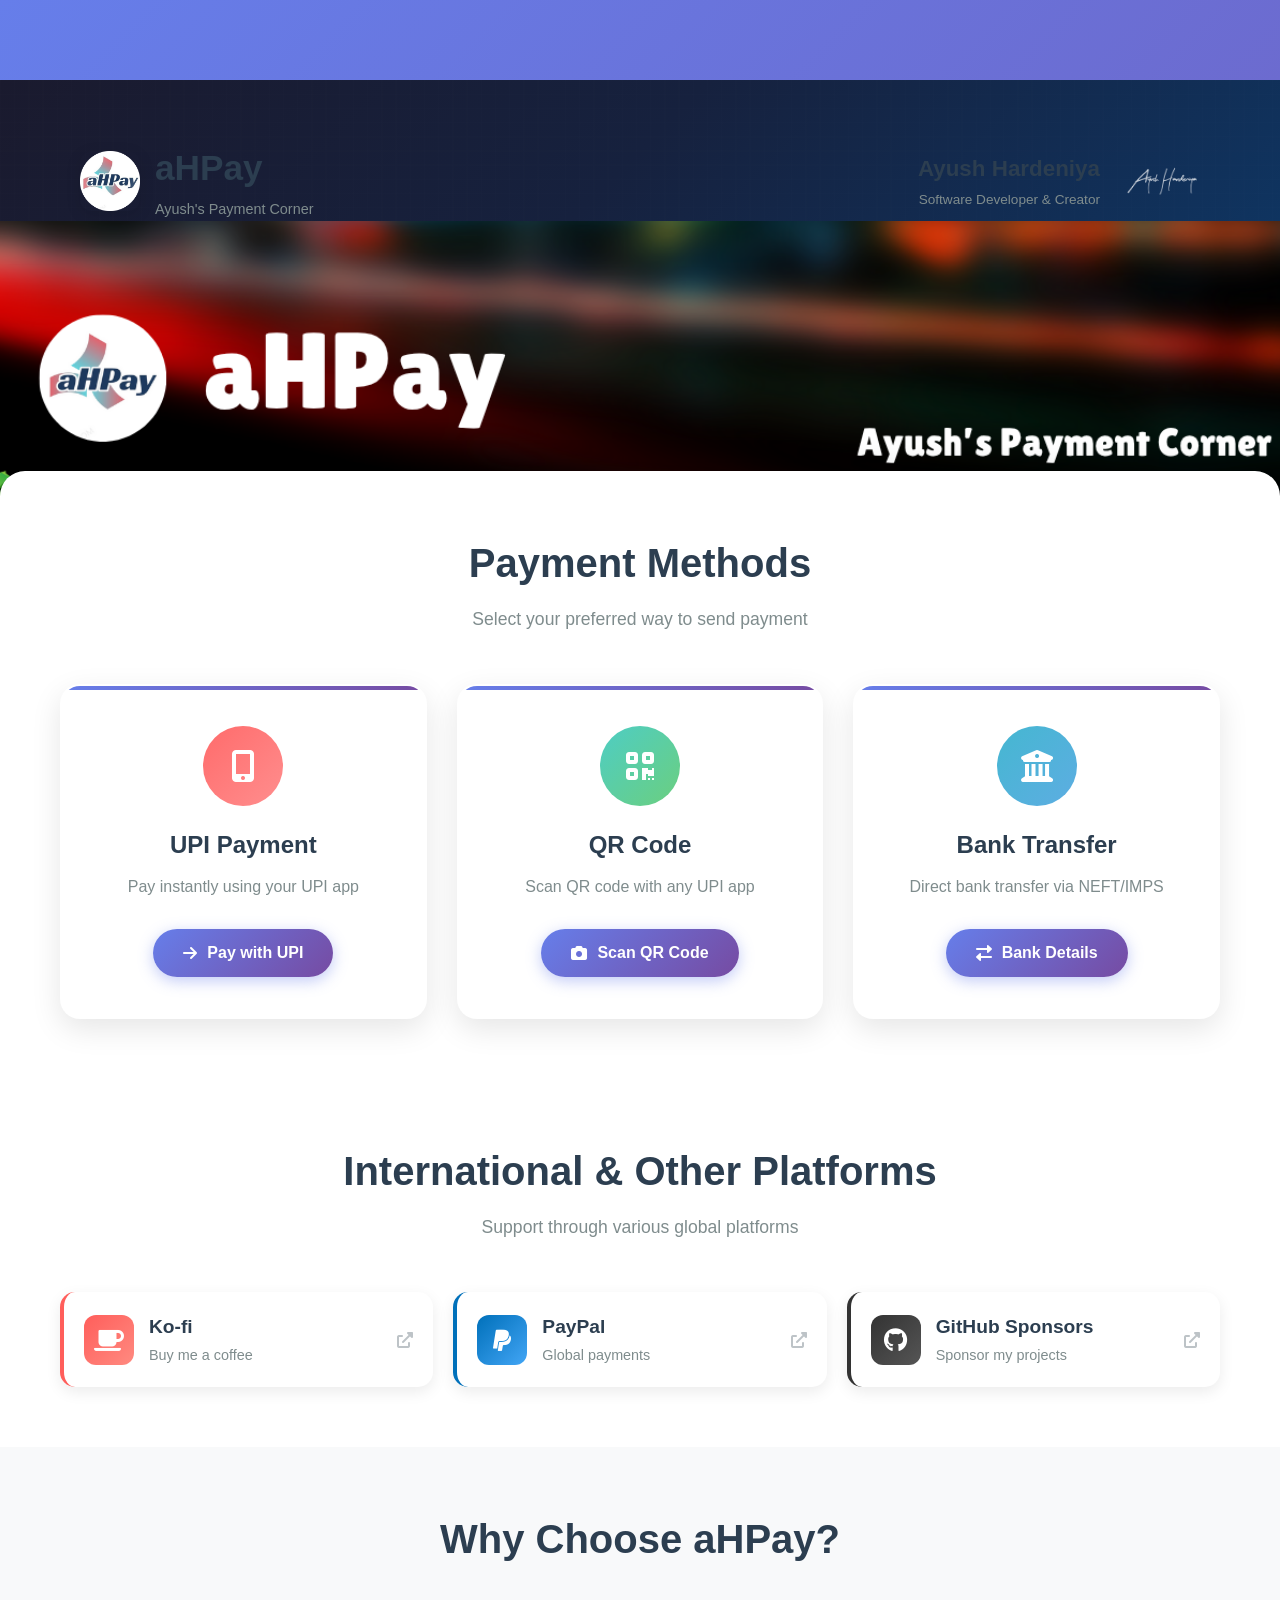
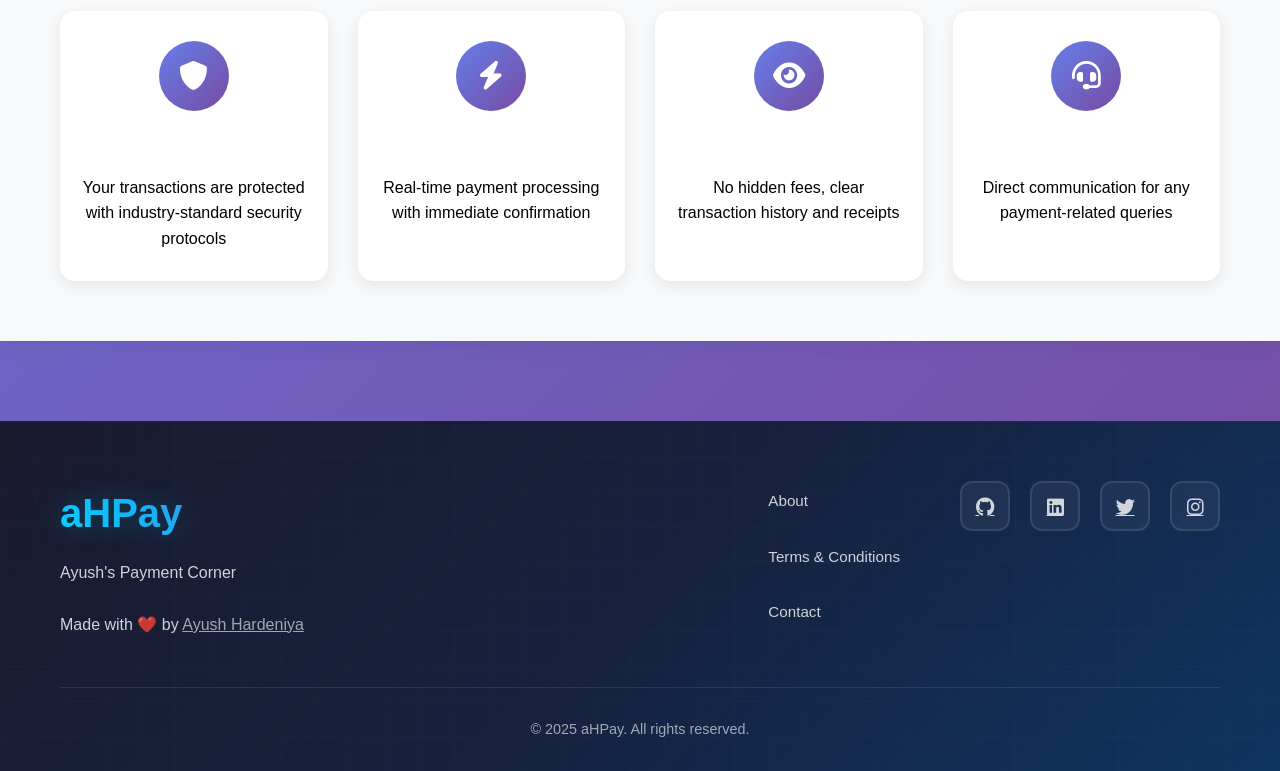
==== index.html @ 19bdce34 "Update index.html" ====
<!DOCTYPE html>
<html lang="en">
<head>
    <meta charset="UTF-8">
    <meta name="viewport" content="width=device-width, initial-scale=1.0">
    <title>aHPay - Ayush's Payment Corner</title>
    
    <!-- Favicons' fetching... -->
    <link rel="icon" type="image/png" sizes="16x16" href="aHPayfav-16x16.png">
    <link rel="icon" type="image/png" sizes="32x32" href="aHPayfav-32x32.png">
    <link rel="icon" type="image/png" sizes="192x192" href="aHPayfav-192x192.png">
    <link rel="icon" type="image/png" sizes="512x512" href="aHPayfav-512x512.png">
    <link rel="shortcut icon" href="favicon.ico">
    <link rel="apple-touch-icon" sizes="180x180" href="apple-touch-icon.png">
    
    <!-- Stylesheets -->
    <link rel="stylesheet" href="style.css">
    
    <!-- Font Awesome linking -->
    <link rel="stylesheet" href="https://cdnjs.cloudflare.com/ajax/libs/font-awesome/6.0.0/css/all.min.css">
</head>
<body>
    <!-- Header section -->
    <header class="main-footer">
        <div class="container">
        <div class="header-content">
            <div class="logo-section">
                <img src="assets/aHPay-logo-rd.png" alt="aHPay Logo" class="main-logo">
                <div class="brand-info">
                    <h1 class="brand-name">aHPay</h1>
                    <p class="brand-tagline">Ayush's Payment Corner</p>
                </div>
            </div>
            
            <div class="profile-info">
                <div class="profile-details">
                    <h2 class="profile-name">Ayush Hardeniya</h2>
                    <p class="profile-subtitle">Software Developer & Creator</p>
                </div>
                <img src="assets/signwhitetrans1.png" alt="Signature" class="signature-image">
            </div>
        </div>
        </div>
    </header>

    <!-- Hero Banner -->
    <section class="hero-banner">
        <img src="assets/aHPay-banner-1.png" alt="aHPay Banner" class="banner-bg">
    </section>

    <!-- Main ccontent -->
    <main class="main-content">
        <!-- Payment Methods Section -->
        <section class="payment-section">
            <div class="container">
                <h2 class="section-title">Payment Methods</h2>
                <p class="section-description">Select your preferred way to send payment</p>
                
                <!-- Payment method- cards -->
                <div class="payment-methods-grid">
                    <!-- UPI Payment Card -->
                    <div class="payment-card upi-card">
                        <div class="card-icon">
                            <i class="fas fa-mobile-alt"></i>
                        </div>
                        <h3 class="card-title">UPI Payment</h3>
                        <p class="card-description">Pay instantly using your UPI app</p>
                        <button class="primary-btn" onclick="showPaymentDetails('upi')">
                            <i class="fas fa-arrow-right"></i>
                            Pay with UPI
                        </button>
                    </div>

                    <!-- QR Code Payment Card -->
                    <div class="payment-card qr-card">
                        <div class="card-icon">
                            <i class="fas fa-qrcode"></i>
                        </div>
                        <h3 class="card-title">QR Code</h3>
                        <p class="card-description">Scan QR code with any UPI app</p>
                        <button class="primary-btn" onclick="showPaymentDetails('qr')">
                            <i class="fas fa-camera"></i>
                            Scan QR Code
                        </button>
                    </div>

                    <!-- Bank Transfer Card -->
                    <div class="payment-card bank-card">
                        <div class="card-icon">
                            <i class="fas fa-university"></i>
                        </div>
                        <h3 class="card-title">Bank Transfer</h3>
                        <p class="card-description">Direct bank transfer via NEFT/IMPS</p>
                        <button class="primary-btn" onclick="showPaymentDetails('bank')">
                            <i class="fas fa-exchange-alt"></i>
                            Bank Details
                        </button>
                    </div>
                </div>
            </div>
        </section>

        <!-- Payment Details Modal -->
        <div id="payment-modal" class="payment-modal">
            <div class="modal-content">
                <div class="modal-header">
                    <h3 id="modal-title">Payment Details</h3>
                    <button class="close-btn" onclick="closePaymentModal()">
                        <i class="fas fa-times"></i>
                    </button>
                </div>
                <div class="modal-body" id="modal-body">Add commentMore actions
                    <!-- Dynamic content will bee nserted here -->
                </div>
            </div>
        </div>

        <!-- Global Payment Profiles Section -->
        <section class="global-payment-section">
            <div class="container">
                <h2 class="section-title">International & Other Platforms</h2>
                <p class="section-description">Support through various global platforms</p>
                
                <div class="global-payment-grid">
                    <!-- Ko fi -->
                    <a href="https://ko-fi.com/ayushhardeniya" target="_blank" class="global-payment-item kofi">
                        <div class="platform-icon">
                            <i class="fas fa-coffee"></i>
                        </div>
                        <div class="platform-info">
                            <h4>Ko-fi</h4>
                            <p>Buy me a coffee</p>
                        </div>
                        <i class="fas fa-external-link-alt link-icon"></i>
                    </a>

                    <!-- PayPal -->
                    <a href="https://paypal.me/ayushhardeniya" target="_blank" class="global-payment-item paypal">
                        <div class="platform-icon">
                            <i class="fab fa-paypal"></i>
                        </div>
                        <div class="platform-info">
                            <h4>PayPal</h4>
                            <p>Global payments</p>
                        </div>
                        <i class="fas fa-external-link-alt link-icon"></i>
                    </a>

                    <!-- GitHub Sponsors -->
                    <a href="https://github.com/sponsors/ayushhardeniya" target="_blank" class="global-payment-item github">
                        <div class="platform-icon">
                            <i class="fab fa-github"></i>
                        </div>
                        <div class="platform-info">
                            <h4>GitHub Sponsors</h4>
                            <p>Sponsor my projects</p>
                        </div>
                        <i class="fas fa-external-link-alt link-icon"></i>
                    </a>
                </div>
            </div>
        </section>

        <!-- Features- Section -->
        <section class="features-section">
            <div class="container">
                <h2 class="section-title">Why Choose aHPay?</h2>
                <div class="features-grid">
                    <div class="feature-item">
                        <div class="feature-icon">
                            <i class="fas fa-shield-alt"></i>
                        </div>
                        <h3>100% Secure</h3>
                        <p>Your transactions are protected with industry-standard security protocols</p>
                    </div>
                    
                    <div class="feature-item">
                        <div class="feature-icon">
                            <i class="fas fa-bolt"></i>
                        </div>
                        <h3>Instant Processing</h3>
                        <p>Real-time payment processing with immediate confirmation</p>
                    </div>
                    
                    <div class="feature-item">
                        <div class="feature-icon">
                            <i class="fas fa-eye"></i>
                        </div>
                        <h3>Transparent</h3>
                        <p>No hidden fees, clear transaction history and receipts</p>
                    </div>
                    
                    <div class="feature-item">
                        <div class="feature-icon">
                            <i class="fas fa-headset"></i>
                        </div>
                        <h3>Personal Support</h3>
                        <p>Direct communication for any payment-related queries</p>
                    </div>
                </div>
            </div>
        </section>
    </main>

    <!-- Footer @ aHPay -->
    <footer class="main-footer">
        <div class="container">
            <div class="footer-content">
                <div class="footer-brand">
                    <h3>aHPay</h3>
                    <p>Ayush's Payment Corner</p><br>
                    <p> Made with ❤️ by <a href="https://ayushhardeniya.site" style="color: white; opacity: 0.6;">Ayush Hardeniya</a> <p>
                </div>
                
                <div class="footer-links">
                    <a href="https://ayushhardeniya.site/aHPay-old/about.html">About</a>
                    <a href="https://ayushhardeniya.site/aHPay-old/terms.html">Terms & Conditions</a>
                    <a href="https://ayushhardeniya.site/aHPay-old/contact.html">Contact</a>
                </div>
                
                <div class="footer-social">
                    <a href="https://github.com/ayushhardeniya" target="_blank">
                        <i class="fab fa-github"></i>
                    </a>
                    <a href="https://linkedin.com/in/ayushhardeniya" target="_blank">
                        <i class="fab fa-linkedin"></i>
                    </a>
                    <a href="https://twitter.com/ayushhardeniya" target="_blank">
                        <i class="fab fa-twitter"></i>
                    </a>
                    <a href="https://instagram.com/ayush.hardeniya" target="_blank">
                        <i class="fab fa-instagram"></i>
                    </a>
                    
                </div>
            </div>
            
            <div class="footer-bottom">
                <p>&copy; 2025 aHPay. All rights reserved.</p>
            </div>
        </div>
    </footer>

    <!-- Toast Notification -->
    <div id="toast-notification" class="toast-notification">
        <div class="toast-content">
            <i class="toast-icon"></i>
            <span class="toast-message"></span>
        </div>
    </div>
  
    <script src="script.js"></script>
</body>
</html>
---- style.css ----
/* Reset and Base Styles */
* {
    margin: 0;
    padding: 0;
    box-sizing: border-box;
}

body {
    font-family: 'Segoe UI', Tahoma, Geneva, Verdana, sans-serif;
    line-height: 1.6;
    color: #333;
    background: linear-gradient(135deg, #667eea 0%, #764ba2 100%);
    min-height: 100vh;
}
.container {
    max-width: 1200px;
    margin: 0 auto;
    padding: 0 20px;
}

/* Heade */
.main-header {
    background: rgba(255, 255, 255, 0.95);
    backdrop-filter: blur(10px);
    border-bottom: 1px solid rgba(255, 255, 255, 0.2);
    padding: 20px 0;
    position: initial;
    top: 0;
    z-index: 100;
    box-shadow: 0 2px 20px rgba(0, 0, 0, 0.1);
}

.header-content {
    max-width: 1200px;
    margin: 0 auto;
    padding: 0 20px;
    display: flex;
    justify-content: space-between;
    align-items: center;
    flex-wrap: wrap;
}

.logo-section {
    display: flex;
    align-items: center;
    gap: 15px;
}

.main-logo {
    width: 60px;
    height: 60px;
    border-radius: 12px;
    box-shadow: 0 4px 15px rgba(0, 0, 0, 0.1);
}

.brand-name {
    font-size: 2.2rem;
    font-weight: 700;
    color: #2c3e50;
    margin-bottom: 2px;
}

.brand-tagline {
    font-size: 0.9rem;
    color: #7f8c8d;
    font-weight: 500;
}

.profile-info {
    display: flex;
    align-items: center;
    gap: 20px;
}

.profile-details {
    text-align: right;
}

.profile-name {
    font-size: 1.4rem;
    font-weight: 600;
    color: #2c3e50;
    margin-bottom: 2px;
}

.profile-subtitle {
    font-size: 0.85rem;
    color: #7f8c8d;
}

.signature-image {
    width: 80px;
    height: auto;
    opacity: 0.8;
}

/* Hero section */
.hero-banner {
    position: relative;
    height: 300px;
    overflow: hidden;
    display: flex;
    align-items: center;
    justify-content: center;
}

.banner-bg {
    position: absolute;
    top: 0;
    left: 0;
    width: 100%;
    height: 100%;
    object-fit: cover;
    z-index: 1;
}

.banner-overlay {
    position: absolute;
    top: 0;
    left: 0;
    width: 100%;
    height: 100%;
    background: rgba(0, 0, 0, 0.4);
    z-index: 2;
    display: flex;
    align-items: center;
    justify-content: center;
}

.hero-content {
    text-align: center;
    color: white;
    z-index: 3;
}

.hero-title {
    font-size: 3rem;
    font-weight: 700;
    margin-bottom: 10px;
    text-shadow: 2px 2px 4px rgba(0, 0, 0, 0.5);
}

.hero-description {
    font-size: 1.2rem;
    font-weight: 400;
    text-shadow: 1px 1px 2px rgba(0, 0, 0, 0.5);
}

.main-content {
    background: white;
    margin-top: -50px;
    position: relative;
    z-index: 10;
    border-radius: 25px 25px 0 0;
    box-shadow: 0 -5px 30px rgba(0, 0, 0, 0.1);
}

/* Section Styles */
.payment-section,
.global-payment-section,
.features-section {
    padding: 60px 0;
}

.section-title {
    font-size: 2.5rem;
    font-weight: 700;
    text-align: center;
    color: #2c3e50;
    margin-bottom: 10px;
}

.section-description {
    text-align: center;
    color: #7f8c8d;
    font-size: 1.1rem;
    margin-bottom: 50px;
}

/* Payment Methods styles */
.payment-methods-grid {
    display: grid;
    grid-template-columns: repeat(auto-fit, minmax(300px, 1fr));
    gap: 30px;
    margin-top: 40px;
}

.payment-card {
    background: white;
    padding: 40px 30px;
    border-radius: 20px;
    text-align: center;
    box-shadow: 0 10px 30px rgba(0, 0, 0, 0.1);
    transition: all 0.3s ease;
    border: 2px solid transparent;
    position: relative;
    overflow: hidden;
}

.payment-card::before {
    content: '';
    position: absolute;
    top: 0;
    left: 0;
    width: 100%;
    height: 4px;
    background: linear-gradient(90deg, #667eea, #764ba2);
}

.payment-card:hover {
    transform: translateY(-5px);
    box-shadow: 0 20px 40px rgba(0, 0, 0, 0.15);
}

.card-icon {
    width: 80px;
    height: 80px;
    margin: 0 auto 20px;
    border-radius: 50%;
    display: flex;
    align-items: center;
    justify-content: center;
    font-size: 2rem;
    color: white;
}

.upi-card .card-icon {
    background: linear-gradient(135deg, #FF6B6B, #FF8E8E);
}

.qr-card .card-icon {
    background: linear-gradient(135deg, #4ECDC4, #6BCF7F);
}

.bank-card .card-icon {
    background: linear-gradient(135deg, #45B7D1, #5DADE2);
}

.card-title {
    font-size: 1.5rem;
    font-weight: 600;
    color: #2c3e50;
    margin-bottom: 10px;
}

.card-description {
    color: #7f8c8d;
    margin-bottom: 30px;
    font-size: 1rem;
}

.primary-btn {
    background: linear-gradient(135deg, #667eea, #764ba2);
    color: white;
    border: none;
    padding: 15px 30px;
    border-radius: 50px;
    font-size: 1rem;
    font-weight: 600;
    cursor: pointer;
    transition: all 0.3s ease;
    display: inline-flex;
    align-items: center;
    gap: 10px;
    box-shadow: 0 4px 15px rgba(102, 126, 234, 0.4);
}

.primary-btn:hover {
    transform: translateY(-2px);
    box-shadow: 0 6px 20px rgba(102, 126, 234, 0.6);
}

/* Payment Modal */
.payment-modal {
    display: none;
    position: fixed; 
    top: 0;
    left: 0;
    width: 100%;
    height: 100%;
    background: rgba(0, 0, 0, 0.8);
    backdrop-filter: blur(5px);
    z-index: 1000;
    animation: fadeIn 0.3s ease;
}

.modal-content {
    position: absolute;
    top: 50%;
    left: 50%;
    transform: translate(-50%, -50%);
    background: white;
    border-radius: 20px;
    width: 90%;
    max-width: 500px;
    max-height: 80vh;
    overflow-y: auto;
    box-shadow: 0 20px 40px rgba(0, 0, 0, 0.3);
    animation: slideIn 0.3s ease;
}

.modal-header {
    padding: 30px 30px 20px;
    border-bottom: 1px solid #eee;
    display: flex;
    justify-content: space-between;
    align-items: center;
}

.modal-header h3 {
    font-size: 1.8rem;
    font-weight: 600;
    color: #2c3e50;
}

.close-btn {
    background: none;
    border: none;
    font-size: 1.5rem;
    cursor: pointer;
    color: #7f8c8d;
    padding: 5px;
    border-radius: 50%;
    transition: all 0.3s ease;
}

.close-btn:hover {
    background: #f8f9fa;
    color: #e74c3c;
}

.modal-body {
    padding: 30px;
}

/* UPI Details */
.upi-details {
    text-align: center;
}

.upi-link-btn {
    background: linear-gradient(135deg, #FF6B6B, #FF8E8E);
    color: white;
    text-decoration: none;
    padding: 15px 30px;
    border-radius: 50px;
    font-weight: 600;
    display: inline-block;
    margin-bottom: 30px;
    transition: all 0.3s ease;
}

.upi-link-btn:hover {
    transform: translateY(-2px);
    box-shadow: 0 6px 20px rgba(255, 107, 107, 0.4);
}

.upi-list {
    list-style: none;
    margin-top: 20px;
}

.upi-item {
    display: flex;
    justify-content: space-between;
    align-items: center;
    padding: 15px;
    background: #f8f9fa;
    border-radius: 10px;
    margin-bottom: 10px;
}

.upi-id {
    font-family: 'Courier New', monospace;
    font-weight: 600;
    color: #2c3e50;
}

.copy-btn {
    background: #667eea;
    color: white;
    border: none;
    padding: 8px 15px;
    border-radius: 20px;
    cursor: pointer;
    font-size: 0.9rem;
    transition: all 0.3s ease;
}

.copy-btn:hover {
    background: #5a67d8;
}

/* QR- details */
.qr-details {
    text-align: center;
}

.qr-code-container {
    background: #f8f9fa;
    padding: 30px;
    border-radius: 15px;
    margin: 20px 0;
    border: 2px dashed #ddd;
}

.qr-code-img {
    max-width: 250px;
    width: 100%;
    height: auto;
    border-radius: 10px;
    box-shadow: 0 4px 15px rgba(0, 0, 0, 0.1);
}

.download-btn {
    background: #4ECDC4;
    color: white;
    text-decoration: none;
    padding: 12px 25px;
    border-radius: 25px;
    font-weight: 600;
    display: inline-flex;
    align-items: center;
    gap: 8px;
    margin-top: 20px;
    transition: all 0.3s ease;
}

.download-btn:hover {
    background: #45b7aa;
    transform: translateY(-2px);
}

/* Bank Details */
.bank-details {
    background: #f8f9fa;
    padding: 25px;
    border-radius: 15px;
    margin-top: 20px;
}

.bank-info {
    display: grid;
    gap: 15px;
}

.bank-field {
    display: flex;
    justify-content: space-between;
    align-items: center;
    padding: 10px 0;
    border-bottom: 1px solid #eee;
}

.bank-field:last-child {
    border-bottom: none;
}

.field-label {
    font-weight: 600;
    color: #2c3e50;
}

.field-value {
    font-family: 'Courier New', monospace;
    color: #7f8c8d;
    font-weight: 500;
}

/*Styles for disclaimer in bank transfer modal &*/

.secure-message {
    padding: 20px;
    border: 1px solid #eee;
    border-radius: 10px;
    background-color: #fefefe;
    color: #333;
}

.secure-instruction p {
    margin-bottom: 10px;
}

.email-request-link {
    display: inline-block;
    margin: 10px 0;
    padding: 10px 15px;
    background-color: #007bff;
    color: white;
    border-radius: 6px;
    text-decoration: none;
}

.email-request-link:hover {
    background-color: #0056b3;
}

.payment-note {
    margin-top: 1rem;
    font-size: 0.9rem;
    color: #555;
}

/* Global Payment Platforms */
.global-payment-grid {
    display: grid;
    grid-template-columns: repeat(auto-fit, minmax(280px, 1fr));
    gap: 20px;
    margin-top: 40px;
}

.global-payment-item {
    display: flex;
    align-items: center;
    gap: 15px;
    padding: 20px;
    background: white;
    border-radius: 15px;
    text-decoration: none;
    color: inherit;
    box-shadow: 0 5px 15px rgba(0, 0, 0, 0.08);
    transition: all 0.3s ease;
    border-left: 4px solid transparent;
}

.global-payment-item:hover {
    transform: translateY(-3px);
    box-shadow: 0 8px 25px rgba(0, 0, 0, 0.15);
}

.platform-icon {
    width: 50px;
    height: 50px;
    border-radius: 12px;
    display: flex;
    align-items: center;
    justify-content: center;
    font-size: 1.5rem;
    color: white;
    flex-shrink: 0;
}

.kofi { border-left-color: #FF5E5B; }
.kofi .platform-icon { background: linear-gradient(135deg, #FF5E5B, #FF8A80); }

.paypal { border-left-color: #0070BA; }
.paypal .platform-icon { background: linear-gradient(135deg, #0070BA, #42A5F5); }

.github { border-left-color: #333; }
.github .platform-icon { background: linear-gradient(135deg, #333, #555); }

.platform-info h4 {
    font-size: 1.2rem;
    font-weight: 600;
    color: #2c3e50;
    margin-bottom: 2px;
}

.platform-info p {
    color: #7f8c8d;
    font-size: 0.9rem;
}

.link-icon {
    margin-left: auto;
    color: #bdc3c7;
    font-size: 1rem;
}

/* Features Section */
.features-section {
    background: #f8f9fa;
}

.features-grid {
    display: grid;
    grid-template-columns: repeat(auto-fit, minmax(250px, 1fr));
    gap: 30px;
    margin-top: 40px;
}

.feature-item {
    text-align: center;
    padding: 30px 20px;
    background: white;
    color: black;
    border-radius: 15px;
    box-shadow: 0 5px 15px rgba(0, 0, 0, 0.08);
    transition: all 0.3s ease;
}

.feature-item:hover {
    transform: translateY(-5px);
    box-shadow: 0 10px 25px rgba(0, 0, 0, 0.15);
}

.feature-icon {
    width: 70px;
    height: 70px;
    margin: 0 auto 20px;
    border-radius: 50%;
    background: linear-gradient(135deg, #667eea, #764ba2);
    display: flex;
    align-items: center;
    justify-content: center;
    font-size: 1.8rem;
    color: white;
}

.feature-item h3 {
    font-size: 1.3rem;
    font-weight: 600;
    color: #ffffff;
    margin-bottom: 10px;
}

/* ===== aHPay Footer Styles ===== */

/* Main Footer Container */
.main-footer {
    background: linear-gradient(135deg, #1a1a2e 0%, #16213e 50%, #0f3460 100%);
    color: #ffffff;
    padding: 60px 0 0;
    margin-top: 80px;
    position: relative;
    overflow: hidden;
}

.main-footer::before {
    content: '';
    position: absolute;
    top: 0;
    left: 0;
    right: 0;
    bottom: 0;
    background: url('data:image/svg+xml,<svg xmlns="http://www.w3.org/2000/svg" viewBox="0 0 100 100"><defs><pattern id="grid" width="10" height="10" patternUnits="userSpaceOnUse"><path d="M 10 0 L 0 0 0 10" fill="none" stroke="rgba(255,255,255,0.05)" stroke-width="0.5"/></pattern></defs><rect width="100" height="100" fill="url(%23grid)"/></svg>');
    opacity: 0.3;
    pointer-events: none;
}

.main-footer .container {
    max-width: 1200px;
    margin: 0 auto;
    padding: 0 20px;
    position: relative;
    z-index: 1;
}

/* Footer Content */
.footer-content {
    display: grid;
    grid-template-columns: 1fr auto auto;
    gap: 60px;
    align-items: start;
    padding-bottom: 50px;
    border-bottom: 1px solid rgba(255, 255, 255, 0.1);
}

.footer-brand h3 {
    font-size: 2.5rem;
    font-weight: 700;
    margin: 0 0 15px 0;
    background: linear-gradient(45deg, #00d4ff, #5a67d8, #667eea);
    -webkit-background-clip: text;
    -webkit-text-fill-color: transparent;
    background-clip: text;
    text-shadow: 0 0 30px rgba(0, 212, 255, 0.3);
}

.footer-brand p {
    font-size: 1rem;
    color: rgba(255, 255, 255, 0.8);
    margin: 0;
    line-height: 1.6;
    max-width: 250px;
}

.footer-links {
    display: flex;
    flex-direction: column;
    gap: 15px;
}

.footer-links a {
    color: rgba(255, 255, 255, 0.8);
    text-decoration: none;
    font-size: 0.95rem;
    font-weight: 500;
    padding: 8px 0;
    position: relative;
    transition: all 0.3s ease;
    border-left: 3px solid transparent;
    padding-left: 15px;
}

.footer-links a:hover {
    color: #00d4ff;
    border-left-color: #00d4ff;
    padding-left: 20px;
    transform: translateX(5px);
}

.footer-links a::after {
    content: '';
    position: absolute;
    bottom: 0;
    left: 15px;
    width: 0;
    height: 2px;
    background: linear-gradient(90deg, #00d4ff, #5a67d8);
    transition: width 0.3s ease;
}

.footer-links a:hover::after {
    width: calc(100% - 15px);
}

.footer-social {
    display: flex;
    gap: 20px;
    align-items: flex-start;
}

.footer-social a {
    display: flex;
    align-items: center;
    justify-content: center;
    width: 50px;
    height: 50px;
    background: rgba(255, 255, 255, 0.05);
    border: 2px solid rgba(255, 255, 255, 0.1);
    border-radius: 12px;
    color: rgba(255, 255, 255, 0.8);
    font-size: 1.2rem;
    transition: all 0.3s ease;
    backdrop-filter: blur(10px);
    position: relative;
    overflow: hidden;
}

.footer-social a::before {
    content: '';
    position: absolute;
    top: 0;
    left: -100%;
    width: 100%;
    height: 100%;
    background: linear-gradient(90deg, transparent, rgba(255, 255, 255, 0.1), transparent);
    transition: left 0.5s ease;
}

.footer-social a:hover::before {
    left: 100%;
}

.footer-social a:hover {
    transform: translateY(-5px);
    border-color: #00d4ff;
    color: #00d4ff;
    box-shadow: 0 10px 25px rgba(0, 212, 255, 0.3);
    background: rgba(0, 212, 255, 0.1);
}

/* spc. social links hover */
.footer-social a[href*="github"]:hover {
    border-color: #333;
    color: #333;
    background: rgba(255, 255, 255, 0.9);
    box-shadow: 0 10px 25px rgba(51, 51, 51, 0.3);
}

.footer-social a[href*="linkedin"]:hover {
    border-color: #0077b5;
    color: #0077b5;
    box-shadow: 0 10px 25px rgba(0, 119, 181, 0.3);
}

.footer-social a[href*="twitter"]:hover {
    border-color: #1da1f2;
    color: #1da1f2;
    box-shadow: 0 10px 25px rgba(29, 161, 242, 0.3);
}

.footer-social a[href*="instagram"]:hover {
    border-color: #e4405f;
    color: #e4405f;
    box-shadow: 0 10px 25px rgba(228, 64, 95, 0.3);
    background: linear-gradient(45deg, rgba(228, 64, 95, 0.1), rgba(253, 29, 29, 0.1), rgba(252, 176, 64, 0.1));
}

.footer-bottom {
    padding: 30px 0;
    text-align: center;
}

.footer-bottom p {
    margin: 0;
    font-size: 0.9rem;
    color: rgba(255, 255, 255, 0.6);
    line-height: 1.6;
}

/* Toast-notifications */
.toast-notification {
    position: fixed;
    top: 20px;
    right: 20px;
    z-index: 10000;
    transform: translateX(400px);
    transition: transform 0.3s ease-in-out;
    max-width: 350px;
}

.toast-notification.show {
    transform: translateX(0);
}

.toast-content {
    background: rgba(255, 255, 255, 0.95);
    backdrop-filter: blur(20px);
    border: 1px solid rgba(255, 255, 255, 0.2);
    border-radius: 15px;
    padding: 20px;
    box-shadow: 0 20px 40px rgba(0, 0, 0, 0.1);
    display: flex;
    align-items: center;
    gap: 15px;
    position: relative;
    overflow: hidden;
}

.toast-content::before {
    content: '';
    position: absolute;
    top: 0;
    left: 0;
    right: 0;
    height: 4px;
    background: linear-gradient(90deg, #00d4ff, #5a67d8, #667eea);
}

.toast-icon {
    font-size: 1.5rem;
    flex-shrink: 0;
    color: #00d4ff;
}

.toast-message {
    font-size: 0.95rem;
    color: #333;
    font-weight: 500;
    line-height: 1.4;
}

/* Success toast */
.toast-notification.success .toast-icon {
    color: #10b981;
}

.toast-notification.success .toast-content::before {
    background: linear-gradient(90deg, #10b981, #059669);
}

/* Error toast */
.toast-notification.error .toast-icon {
    color: #ef4444;
}

.toast-notification.error .toast-content::before {
    background: linear-gradient(90deg, #ef4444, #dc2626);
}

/* warning-toast */
.toast-notification.warning .toast-icon {
    color: #f59e0b;
}

.toast-notification.warning .toast-content::before {
    background: linear-gradient(90deg, #f59e0b, #d97706);
}

/* Mobile */
@media (max-width: 480px) {
    .main-footer {
        padding: 30px 0 0;
        margin-top: 40px;
    }
    
    .main-footer .container {
        padding: 0 15px;
    }
    
    .footer-content {
        gap: 30px;
        padding-bottom: 30px;
    }
    
    .footer-brand h3 {
        font-size: 1.8rem;
        margin-bottom: 10px;
    }
    
    .footer-brand p {
        font-size: 0.9rem;
    }
    
    .footer-links {
        gap: 15px 25px;
    }
    
    .footer-links a {
        font-size: 0.9rem;
    }
    
    .footer-social {
        gap: 12px;
    }
    
    .footer-social a {
        width: 40px;
        height: 40px;
        font-size: 1rem;
        border-radius: 10px;
    }
    
    .footer-bottom {
        padding: 20px 0;
    }
    
    .footer-bottom p {
        font-size: 0.85rem;
        line-height: 1.5;
    }
    
    .toast-content {
        padding: 15px;
        border-radius: 12px;
    }
    
    .toast-icon {
        font-size: 1.3rem;
    }
    
    .toast-message {
        font-size: 0.9rem;
    }
}
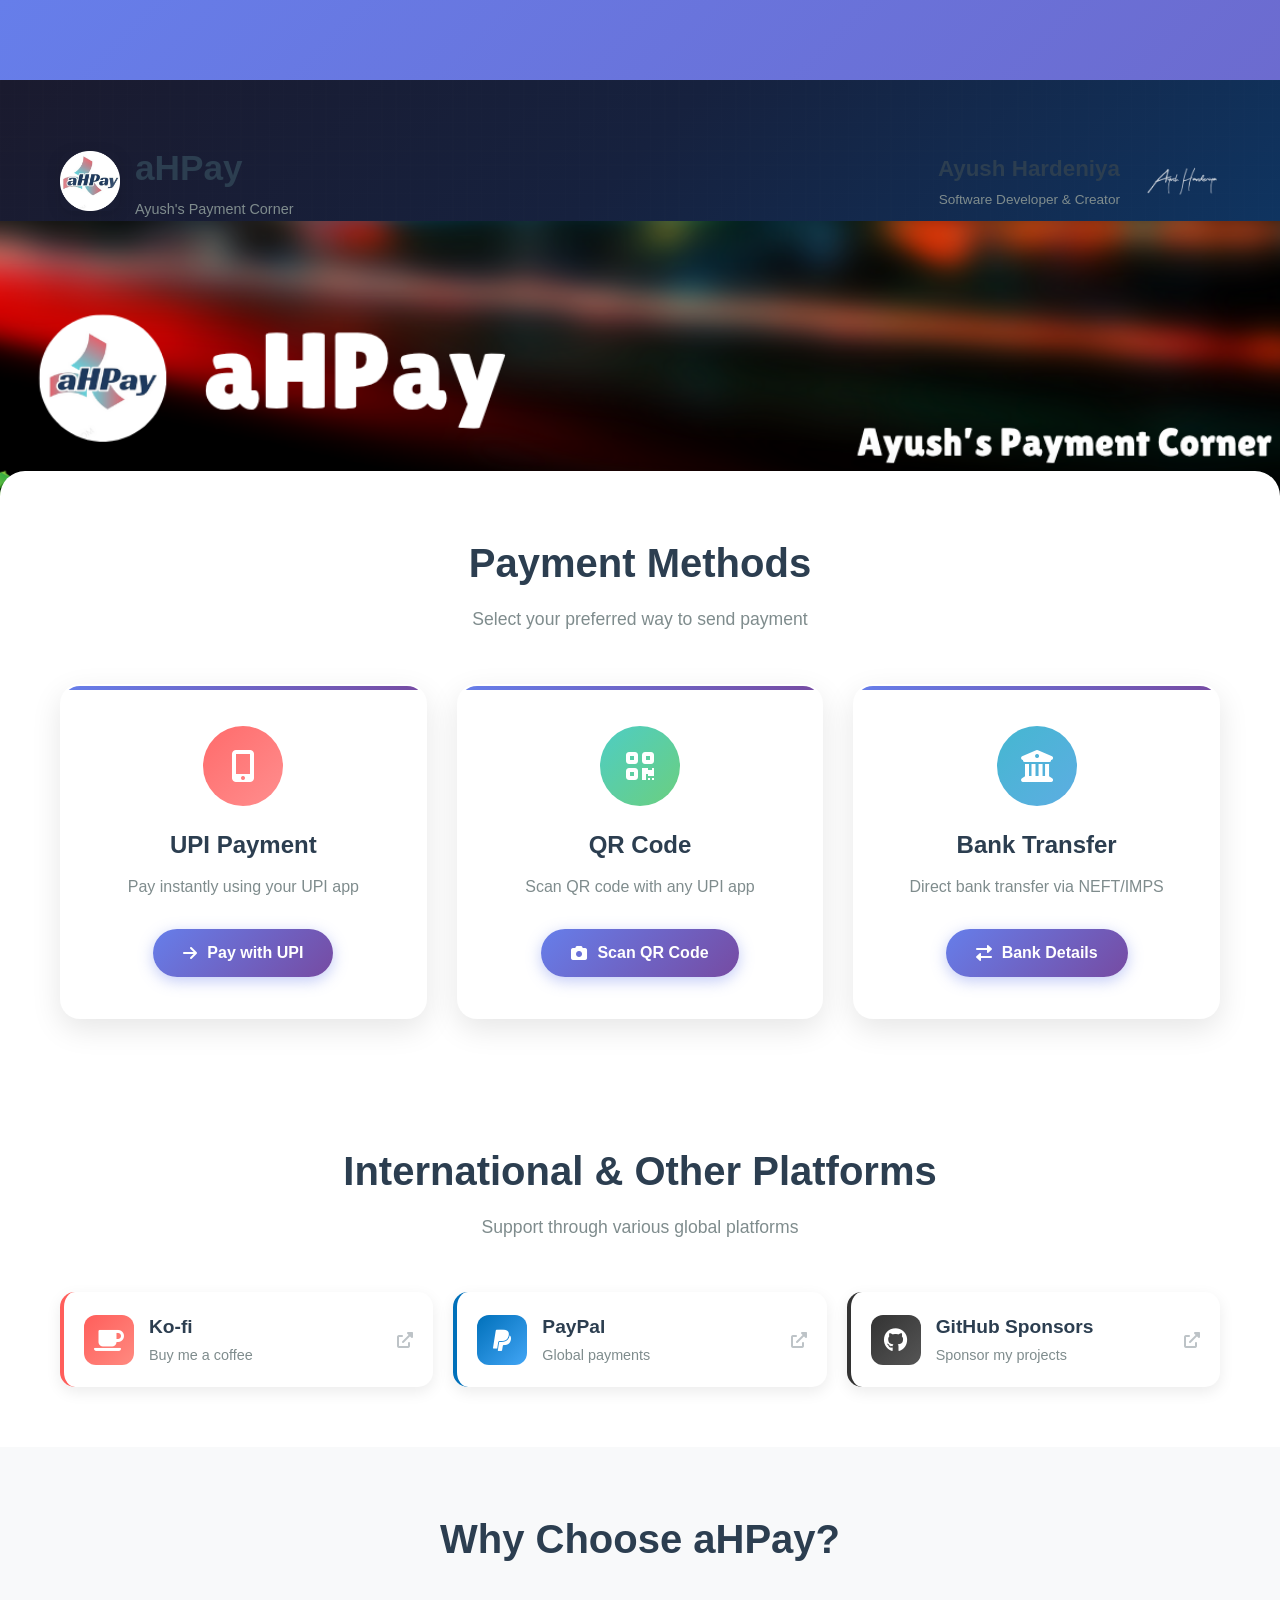
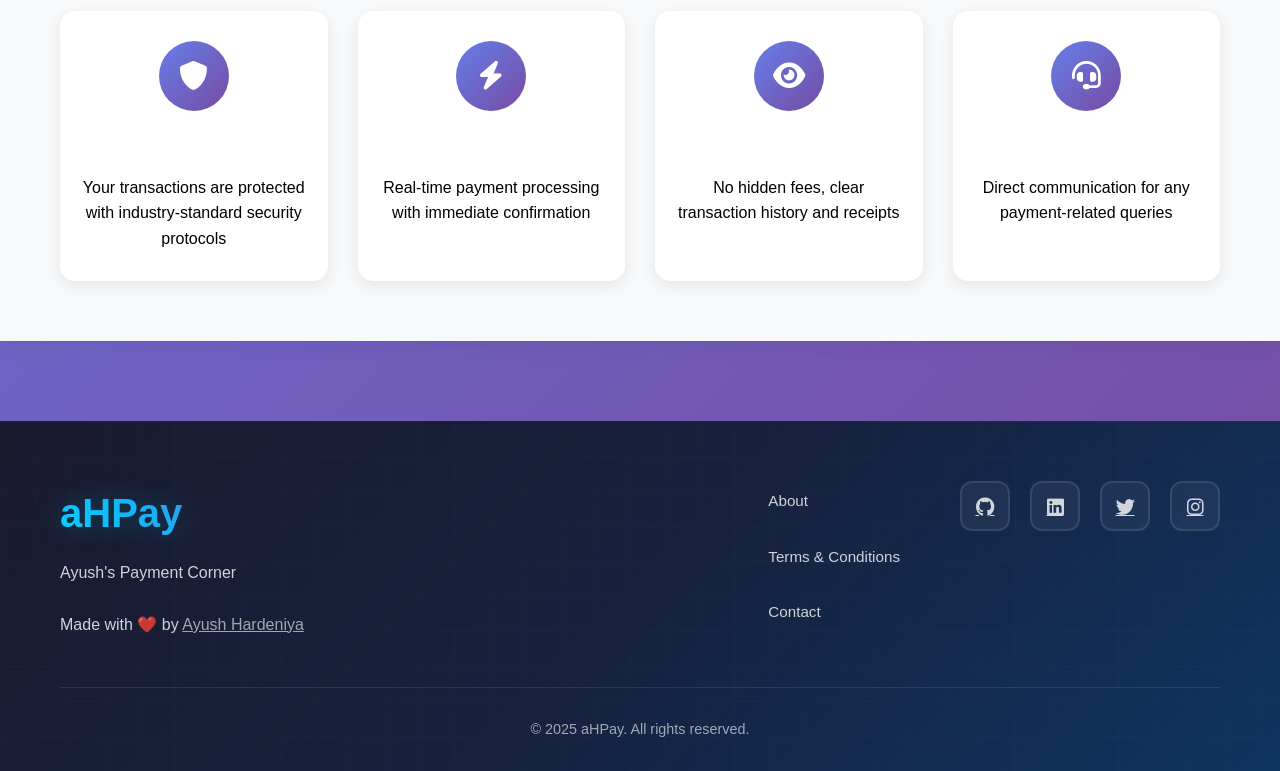
==== commit 591516a0: "fix header bcg" ====
--- a/index.html
+++ b/index.html
@@ -21,8 +21,8 @@
 </head>
 <body>
     <!-- Header section -->
-    <header class="main-footer">
-        <div class="container">
+    <header>
+        <div  class="main-footer">
         <div class="header-content">
             <div class="logo-section">
                 <img src="assets/aHPay-logo-rd.png" alt="aHPay Logo" class="main-logo">
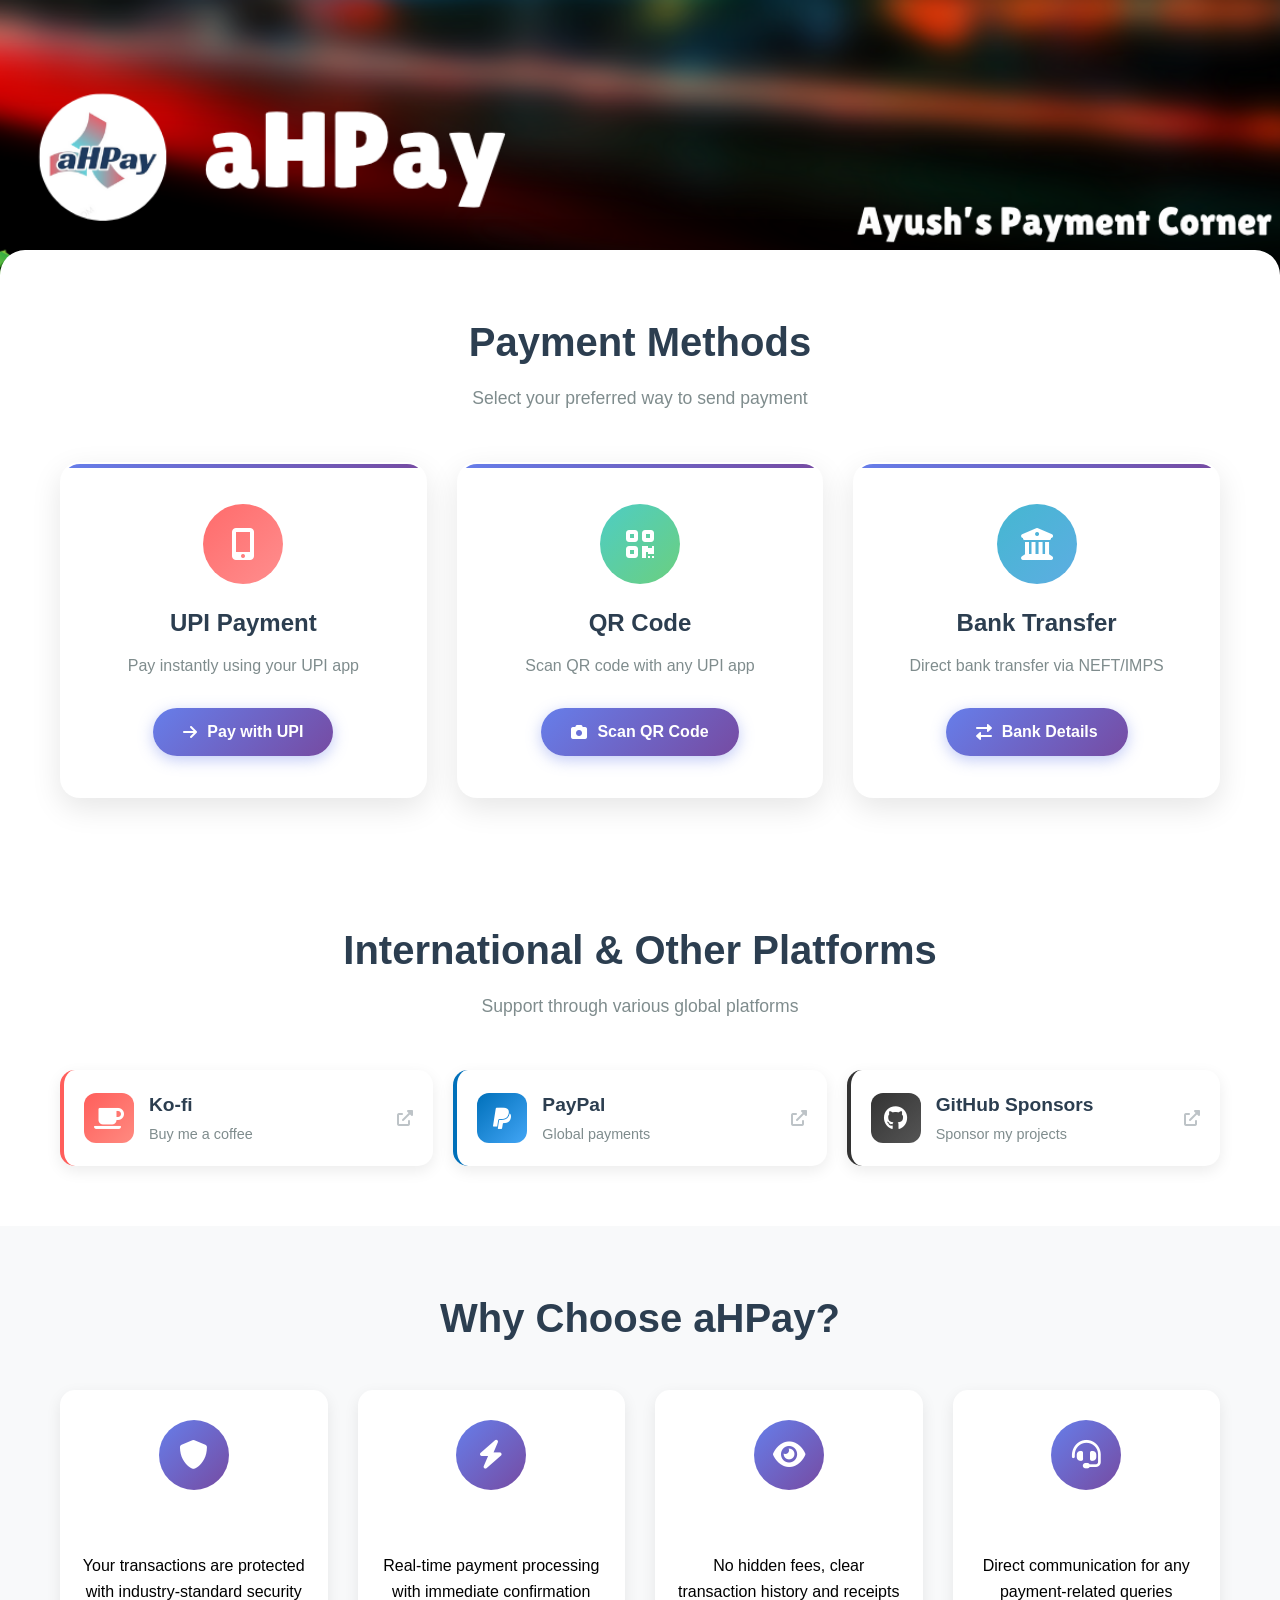
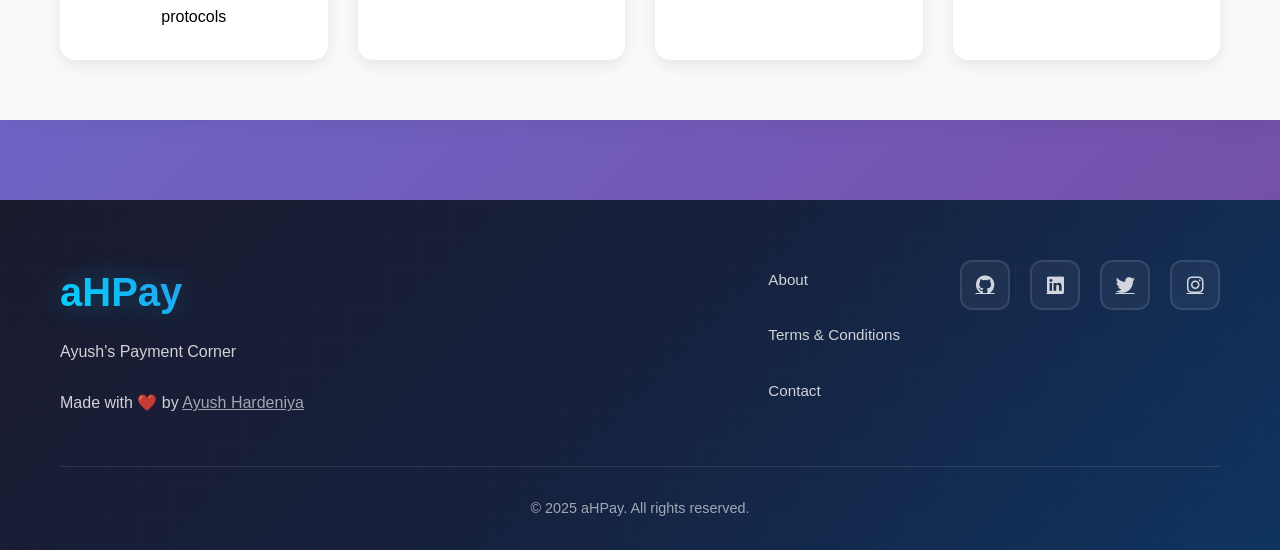
==== commit 0be640c9: "Update index.html" ====
--- a/index.html
+++ b/index.html
@@ -22,7 +22,7 @@
 <body>
     <!-- Header section -->
     <header>
-        <div  class="main-footer">
+        <!-- <div  class="main-footer">
         <div class="header-content">
             <div class="logo-section">
                 <img src="assets/aHPay-logo-rd.png" alt="aHPay Logo" class="main-logo">
@@ -41,12 +41,13 @@
             </div>
         </div>
         </div>
-    </header>
+    -->
 
     <!-- Hero Banner -->
     <section class="hero-banner">
         <img src="assets/aHPay-banner-1.png" alt="aHPay Banner" class="banner-bg">
     </section>
+    </header>
 
     <!-- Main ccontent -->
     <main class="main-content">
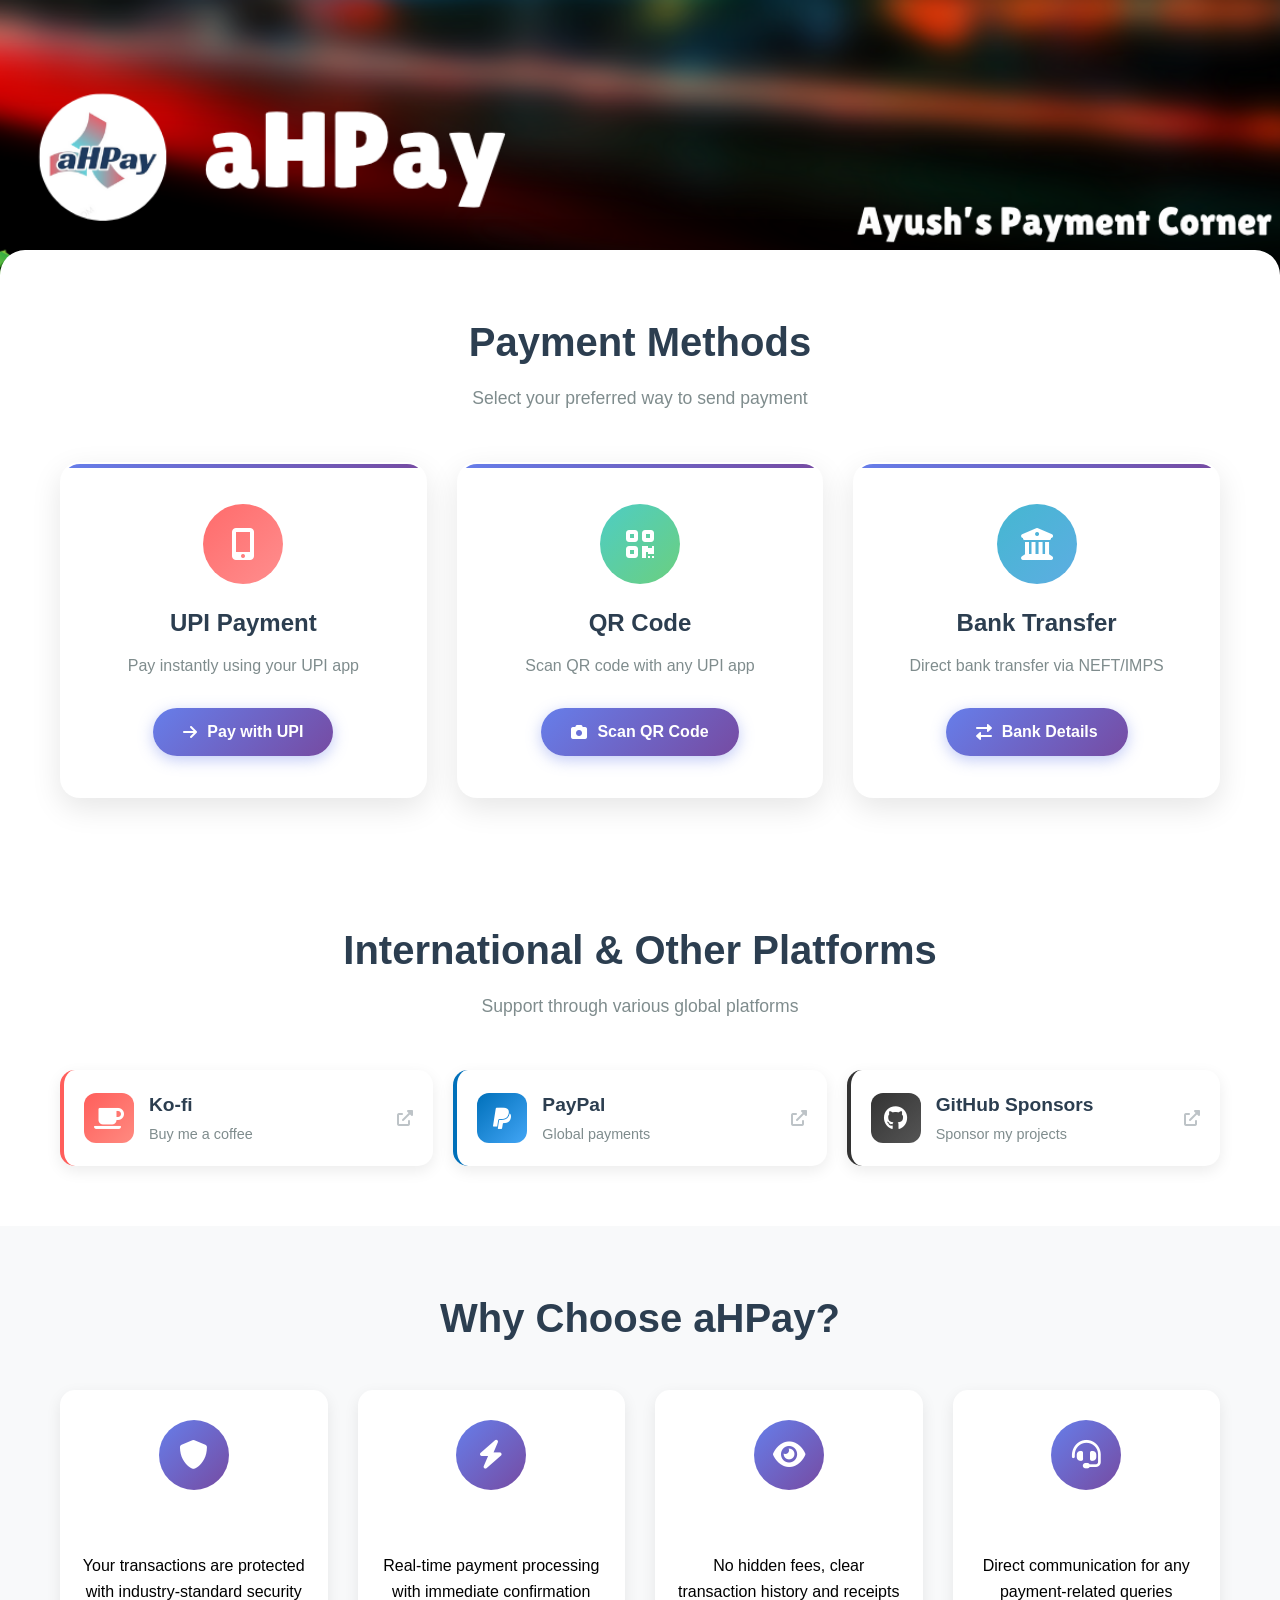
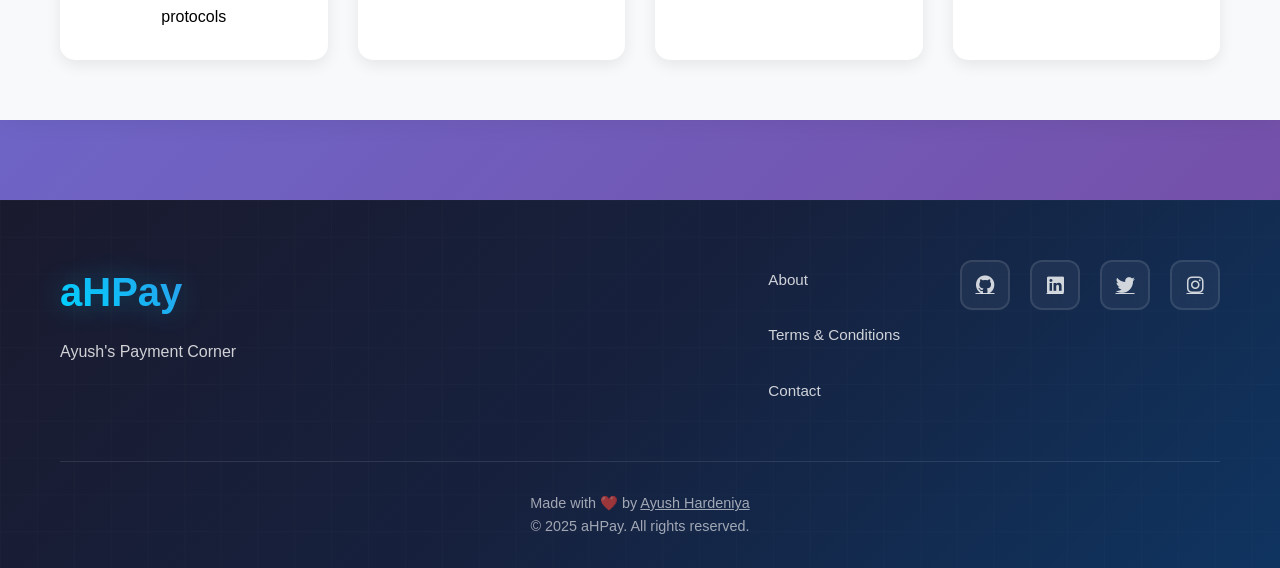
==== commit 9e5783e8: "Update index.html" ====
--- a/index.html
+++ b/index.html
@@ -210,7 +210,6 @@
                 <div class="footer-brand">
                     <h3>aHPay</h3>
                     <p>Ayush's Payment Corner</p><br>
-                    <p> Made with ❤️ by <a href="https://ayushhardeniya.site" style="color: white; opacity: 0.6;">Ayush Hardeniya</a> <p>
                 </div>
                 
                 <div class="footer-links">
@@ -237,6 +236,7 @@
             </div>
             
             <div class="footer-bottom">
+                <p> Made with ❤️ by <a href="https://ayushhardeniya.site" style="color: white; opacity: 0.6;">Ayush Hardeniya</a><p>
                 <p>&copy; 2025 aHPay. All rights reserved.</p>
             </div>
         </div>
--- a/style.css
+++ b/style.css
@@ -719,6 +719,14 @@
     display: flex;
     gap: 20px;
     align-items: flex-start;
+    flex-direction: row; /* default*/
+}
+
+@media (max-width: 768px) {
+    .footer-social {
+        flex-direction: column;
+        align-items: flex-start;
+    }
 }
 
 .footer-social a {
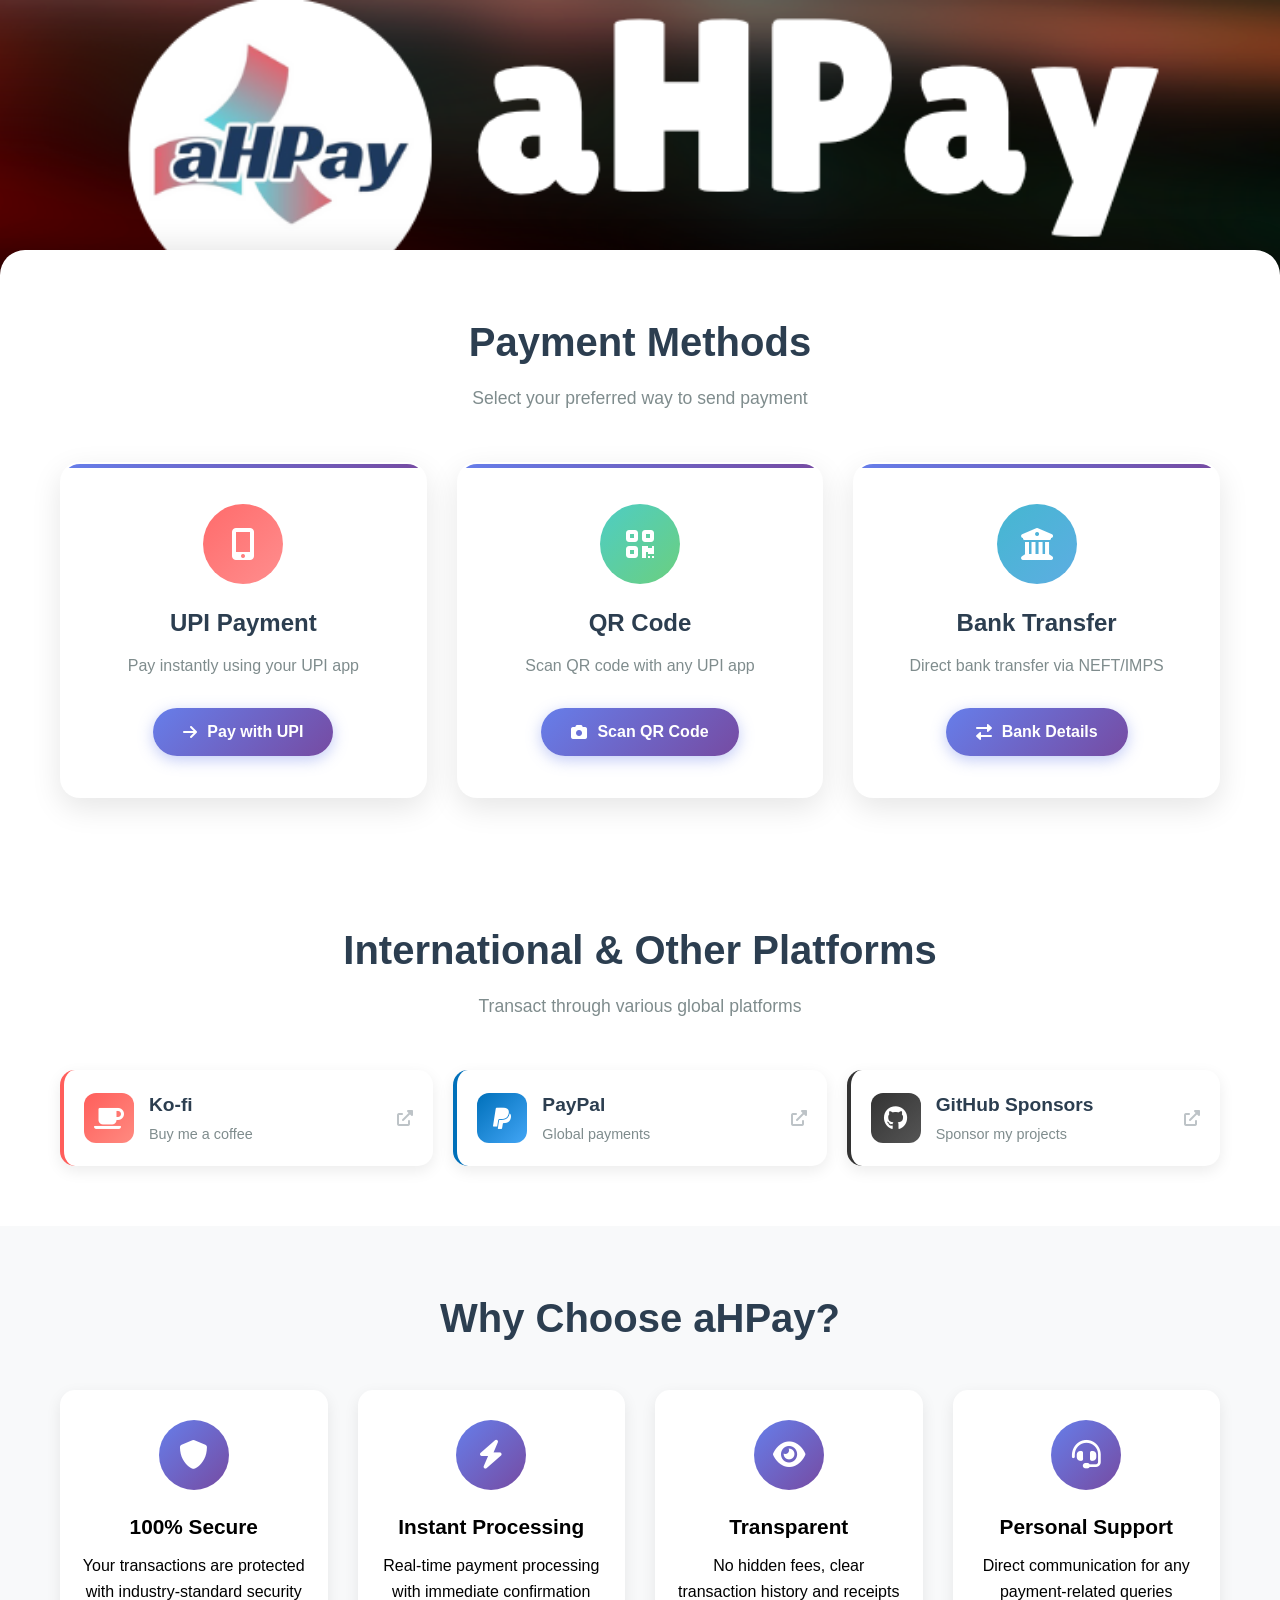
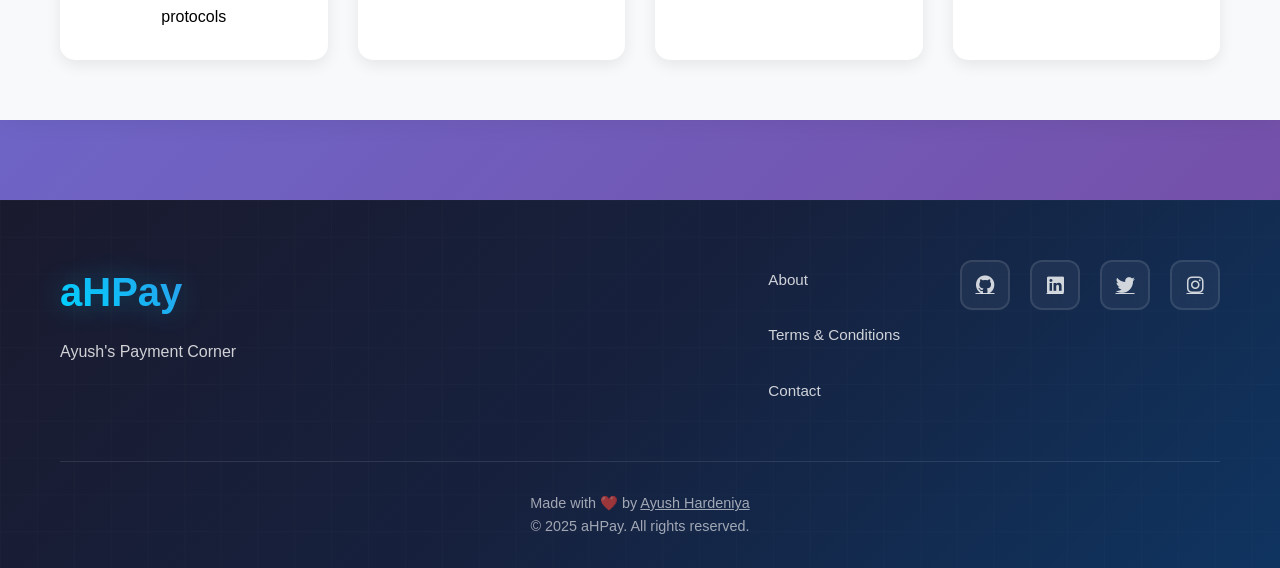
==== commit e731379f: "Update index.html" ====
--- a/index.html
+++ b/index.html
@@ -45,7 +45,14 @@
 
     <!-- Hero Banner -->
     <section class="hero-banner">
-        <img src="assets/aHPay-banner-1.png" alt="aHPay Banner" class="banner-bg">
+      <picture>
+          <!-- Mobile -->
+          <source srcset="assets/banner-mobile.png" media="(max-width: 768px)">
+          <!-- desktopp -->
+          <source srcset="assets/aHPay-banner-1.png" media="(min-width: 769px)">
+          <!-- fallback older browsers -->
+          <img src="assets/aHPay-banner-1.png" alt="aHPay Banner" class="banner-bg">
+        </picture>
     </section>
     </header>
 
@@ -57,7 +64,6 @@
                 <h2 class="section-title">Payment Methods</h2>
                 <p class="section-description">Select your preferred way to send payment</p>
                 
-                <!-- Payment method- cards -->
                 <div class="payment-methods-grid">
                     <!-- UPI Payment Card -->
                     <div class="payment-card upi-card">
@@ -120,7 +126,7 @@
         <section class="global-payment-section">
             <div class="container">
                 <h2 class="section-title">International & Other Platforms</h2>
-                <p class="section-description">Support through various global platforms</p>
+                <p class="section-description">Transact through various global platforms</p>
                 
                 <div class="global-payment-grid">
                     <!-- Ko fi -->
--- a/style.css
+++ b/style.css
@@ -610,7 +610,7 @@
 .feature-item h3 {
     font-size: 1.3rem;
     font-weight: 600;
-    color: #ffffff;
+    color: linear-gradient(135deg, #667eea, #764ba2);
     margin-bottom: 10px;
 }
 
